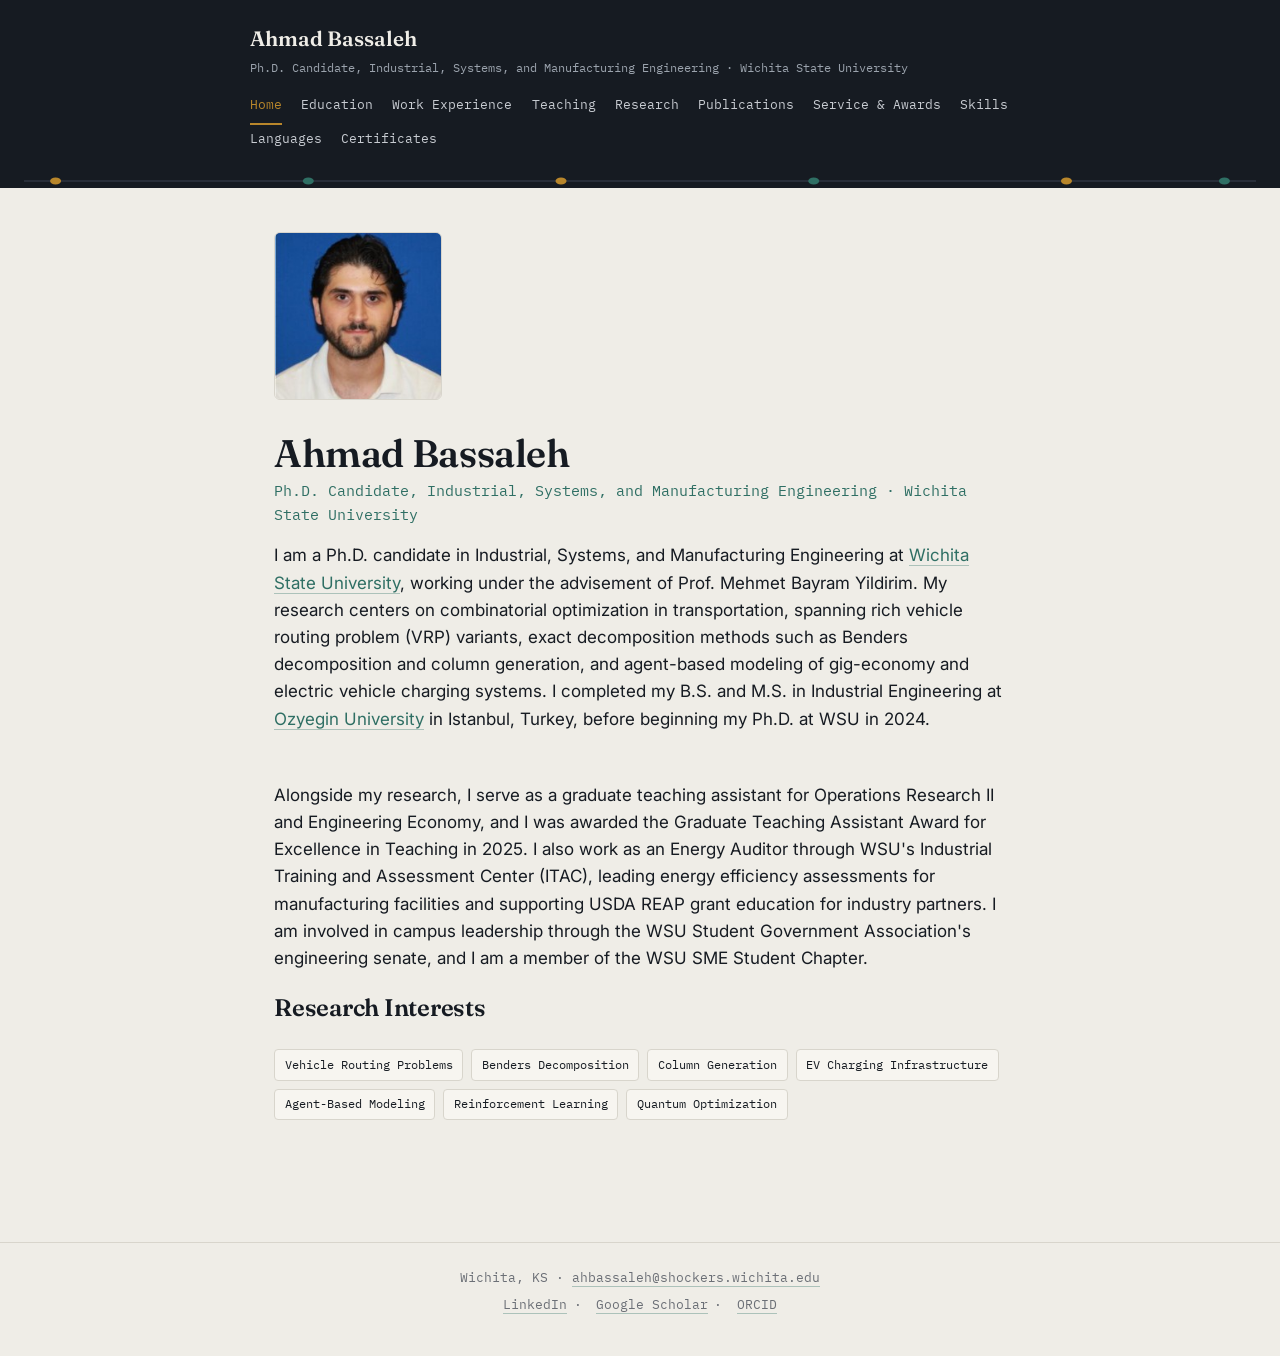
==== index.html @ 6ed289f6 "Update index.html" ====
<!doctype html>
<html lang="en">
<head>
<meta charset="utf-8">
<meta name="viewport" content="width=device-width, initial-scale=1">
<title>Home — Ahmad Bassaleh</title>
<meta name="description" content="Ahmad Bassaleh — Ph.D. Candidate in Industrial, Systems, and Manufacturing Engineering, Wichita State University.">
<link rel="preconnect" href="https://fonts.googleapis.com">
<link rel="preconnect" href="https://fonts.gstatic.com" crossorigin>
<link href="https://fonts.googleapis.com/css2?family=Fraunces:wght@500;600;700&family=Inter:wght@400;500;600&family=IBM+Plex+Mono:wght@400;500&display=swap" rel="stylesheet">
<link rel="stylesheet" href="styles.css">
</head>
<body>
<header class="site-header">
  <div class="header-inner">
    <div class="site-title-row">
      <p class="site-title"><a href="index.html">Ahmad Bassaleh</a></p>
    </div>
    <p class="site-subtitle">Ph.D. Candidate, Industrial, Systems, and Manufacturing Engineering &middot; Wichita State University</p>
    <nav class="site-nav">
      <a href="index.html" class="active">Home</a>
<a href="education.html">Education</a>
<a href="work-experience.html">Work Experience</a>
<a href="teaching.html">Teaching</a>
<a href="research.html">Research</a>
<a href="publications.html">Publications</a>
<a href="service-awards.html">Service & Awards</a>
<a href="skills.html">Skills</a>
<a href="languages.html">Languages</a>
<a href="certificates.html">Certificates</a>

    </nav>
  </div>
  <svg class="route-line" viewBox="0 0 780 14" preserveAspectRatio="none" xmlns="http://www.w3.org/2000/svg" role="presentation" aria-hidden="true">
  <line x1="0" y1="7" x2="780" y2="7" stroke="#3A4250" stroke-width="1"/>
  <circle cx="20" cy="7" r="3.5" fill="#B8862B"/>
  <circle cx="180" cy="7" r="3.5" fill="#2F6F64"/>
  <circle cx="340" cy="7" r="3.5" fill="#B8862B"/>
  <circle cx="500" cy="7" r="3.5" fill="#2F6F64"/>
  <circle cx="660" cy="7" r="3.5" fill="#B8862B"/>
  <circle cx="760" cy="7" r="3.5" fill="#2F6F64"/>
</svg>
</header>
<main>

<div class="hero">
  <img class="hero-photo" src="profile.jpg" alt="Photo of Ahmad Bassaleh">
  <div class="hero-text">
    <h1>Ahmad Bassaleh</h1>
    <p class="hero-role">Ph.D. Candidate, Industrial, Systems, and Manufacturing Engineering &middot; Wichita State University</p>
    <p>I am a Ph.D. candidate in Industrial, Systems, and Manufacturing Engineering at <a href="https://www.wichita.edu/">Wichita State University</a>, working under the advisement of Prof. Mehmet Bayram Yildirim. My research centers on combinatorial optimization in transportation, spanning rich vehicle routing problem (VRP) variants, exact decomposition methods such as Benders decomposition and column generation, and agent-based modeling of gig-economy and electric vehicle charging systems. I completed my B.S. and M.S. in Industrial Engineering at <a href="https://www.ozyegin.edu.tr/en">Ozyegin University</a> in Istanbul, Turkey, before beginning my Ph.D. at WSU in 2024.</p>
  </div>
</div>

<p>Alongside my research, I serve as a graduate teaching assistant for Operations Research II and Engineering Economy, and I was awarded the Graduate Teaching Assistant Award for Excellence in Teaching in 2025. I also work as an Energy Auditor through WSU's Industrial Training and Assessment Center (ITAC), leading energy efficiency assessments for manufacturing facilities and supporting USDA REAP grant education for industry partners. I am involved in campus leadership through the WSU Student Government Association's engineering senate, and I am a member of the WSU SME Student Chapter.</p>

<section>
  <h2>Research Interests</h2>
  <div class="tag-row">
    <span class="tag">Vehicle Routing Problems</span>
    <span class="tag">Benders Decomposition</span>
    <span class="tag">Column Generation</span>
    <span class="tag">EV Charging Infrastructure</span>
    <span class="tag">Agent-Based Modeling</span>
    <span class="tag">Reinforcement Learning</span>
    <span class="tag">Quantum Optimization</span>
  </div>
</section>

</main>
<footer class="site-footer">
  <div>Wichita, KS &middot; <a href="mailto:ahbassaleh@shockers.wichita.edu">ahbassaleh@shockers.wichita.edu</a></div>
  <div class="footer-links">
    <a href="https://www.linkedin.com/in/ahmad-bassaleh/">LinkedIn</a><span class="divider">&middot;</span>
    <a href="https://scholar.google.com/citations?user=FCv26XEAAAAJ&hl=en">Google Scholar</a><span class="divider">&middot;</span>
    <a href="https://orcid.org/0009-0000-7100-8614">ORCID</a>
  </div>
</footer>
</body>
</html>
---- styles.css ----
/* ============================================================
   Ahmad Bassaleh — personal site
   Design tokens
   ============================================================ */
:root {
  --ink: #161B22;
  --paper: #EFEDE7;
  --paper-raised: #F7F5F0;
  --muted: #6B6F76;
  --amber: #B8862B;
  --teal: #2F6F64;
  --line: #D8D5CC;
  --max-width: 780px;

  --font-display: "Fraunces", Georgia, "Times New Roman", serif;
  --font-body: "Inter", -apple-system, BlinkMacSystemFont, "Segoe UI", sans-serif;
  --font-mono: "IBM Plex Mono", "SF Mono", Consolas, monospace;
}

* { box-sizing: border-box; }

html { scroll-behavior: smooth; }

body {
  margin: 0;
  background: var(--paper);
  color: var(--ink);
  font-family: var(--font-body);
  font-size: 17px;
  line-height: 1.6;
  -webkit-font-smoothing: antialiased;
}

a {
  color: var(--teal);
  text-decoration: none;
  border-bottom: 1px solid rgba(47, 111, 100, 0.35);
  transition: border-color 0.15s ease, color 0.15s ease;
}
a:hover, a:focus-visible {
  color: var(--amber);
  border-color: var(--amber);
}
a:focus-visible { outline: 2px solid var(--amber); outline-offset: 2px; border-radius: 2px; }

h1, h2, h3 {
  font-family: var(--font-display);
  font-weight: 600;
  letter-spacing: -0.01em;
  color: var(--ink);
  margin-top: 0;
}

h1 { font-size: 2.4rem; line-height: 1.1; }
h2 { font-size: 1.5rem; margin-bottom: 0.9em; }
h3 { font-size: 1.15rem; margin-bottom: 0.3em; }

p { margin: 0 0 1em; }

ul { padding-left: 1.2em; }
li { margin-bottom: 0.5em; }

.eyebrow {
  font-family: var(--font-mono);
  font-size: 0.75rem;
  letter-spacing: 0.08em;
  text-transform: uppercase;
  color: var(--muted);
}

/* ---------- Header / Nav ---------- */
header.site-header {
  background: var(--ink);
  color: var(--paper);
  padding: 1.4rem 1.5rem 0;
}

.header-inner {
  max-width: var(--max-width);
  margin: 0 auto;
}

.site-title-row {
  display: flex;
  justify-content: space-between;
  align-items: baseline;
  flex-wrap: wrap;
  gap: 0.5rem;
}

.site-title {
  font-family: var(--font-display);
  font-size: 1.3rem;
  font-weight: 600;
  color: var(--paper);
  margin: 0;
}
.site-title a { color: var(--paper); border-bottom: none; }
.site-title a:hover { color: var(--amber); }

.site-subtitle {
  font-family: var(--font-mono);
  font-size: 0.78rem;
  color: #9BA3AD;
  margin: 0.15rem 0 1rem;
}

nav.site-nav {
  display: flex;
  flex-wrap: wrap;
  gap: 0.2rem 1.2rem;
  font-family: var(--font-mono);
  font-size: 0.82rem;
  padding-bottom: 0.9rem;
}

nav.site-nav a {
  color: #C7CBD1;
  border-bottom: 2px solid transparent;
  padding-bottom: 0.5rem;
  white-space: nowrap;
}
nav.site-nav a:hover { color: var(--amber); border-color: var(--amber); }
nav.site-nav a.active { color: var(--amber); border-color: var(--amber); }

/* ---------- Route-line signature divider ---------- */
.route-line {
  display: block;
  width: 100%;
  height: 14px;
}

/* ---------- Main content ---------- */
main {
  max-width: var(--max-width);
  margin: 0 auto;
  padding: 2.8rem 1.5rem 5rem;
}

.page-title {
  margin-bottom: 1.6rem;
}

/* ---------- Home hero ---------- */
.hero {
  display: flex;
  gap: 2rem;
  align-items: flex-start;
  margin-bottom: 2rem;
  flex-wrap: wrap;
}

.hero-photo {
  width: 168px;
  height: 168px;
  border-radius: 6px;
  object-fit: cover;
  flex-shrink: 0;
  border: 1px solid var(--line);
}

.hero-text h1 { margin-bottom: 0.2rem; }
.hero-role {
  font-family: var(--font-mono);
  font-size: 0.95rem;
  color: var(--teal);
  margin-bottom: 1rem;
}

/* ---------- Sections ---------- */
section { margin-bottom: 2.6rem; }

.entry {
  border-left: 2px solid var(--line);
  padding-left: 1.1rem;
  margin-bottom: 1.6rem;
}
.entry:last-child { margin-bottom: 0; }

.entry-title { font-weight: 600; margin-bottom: 0.1rem; }
.entry-meta {
  font-family: var(--font-mono);
  font-size: 0.78rem;
  color: var(--muted);
  margin-bottom: 0.5rem;
  display: block;
}

.tag-row {
  display: flex;
  flex-wrap: wrap;
  gap: 0.5rem;
}
.tag {
  font-family: var(--font-mono);
  font-size: 0.78rem;
  background: var(--paper-raised);
  border: 1px solid var(--line);
  border-radius: 4px;
  padding: 0.3rem 0.6rem;
  color: var(--ink);
}

/* CTA button */
.btn {
  display: inline-block;
  font-family: var(--font-mono);
  font-size: 0.82rem;
  background: var(--amber);
  color: var(--ink);
  border: none;
  border-bottom: none;
  padding: 0.6rem 1.1rem;
  border-radius: 4px;
  margin-top: 0.5rem;
}
.btn:hover { background: var(--teal); color: var(--paper); }

/* ---------- Footer ---------- */
footer.site-footer {
  border-top: 1px solid var(--line);
  padding: 1.6rem 1.5rem 2.5rem;
  font-family: var(--font-mono);
  font-size: 0.8rem;
  color: var(--muted);
  text-align: center;
}
footer.site-footer a { color: var(--muted); }
footer.site-footer a:hover { color: var(--amber); }
footer.site-footer .footer-links { margin-top: 0.4rem; }
footer.site-footer .divider { margin: 0 0.4rem; }

/* ---------- Responsive ---------- */
@media (max-width: 560px) {
  h1 { font-size: 1.9rem; }
  .hero { flex-direction: column; align-items: flex-start; }
  .hero-photo { width: 128px; height: 128px; }
  nav.site-nav { gap: 0.15rem 0.9rem; font-size: 0.76rem; }
}

/* ---------- Reduced motion ---------- */
@media (prefers-reduced-motion: reduce) {
  html { scroll-behavior: auto; }
  a { transition: none; }
}
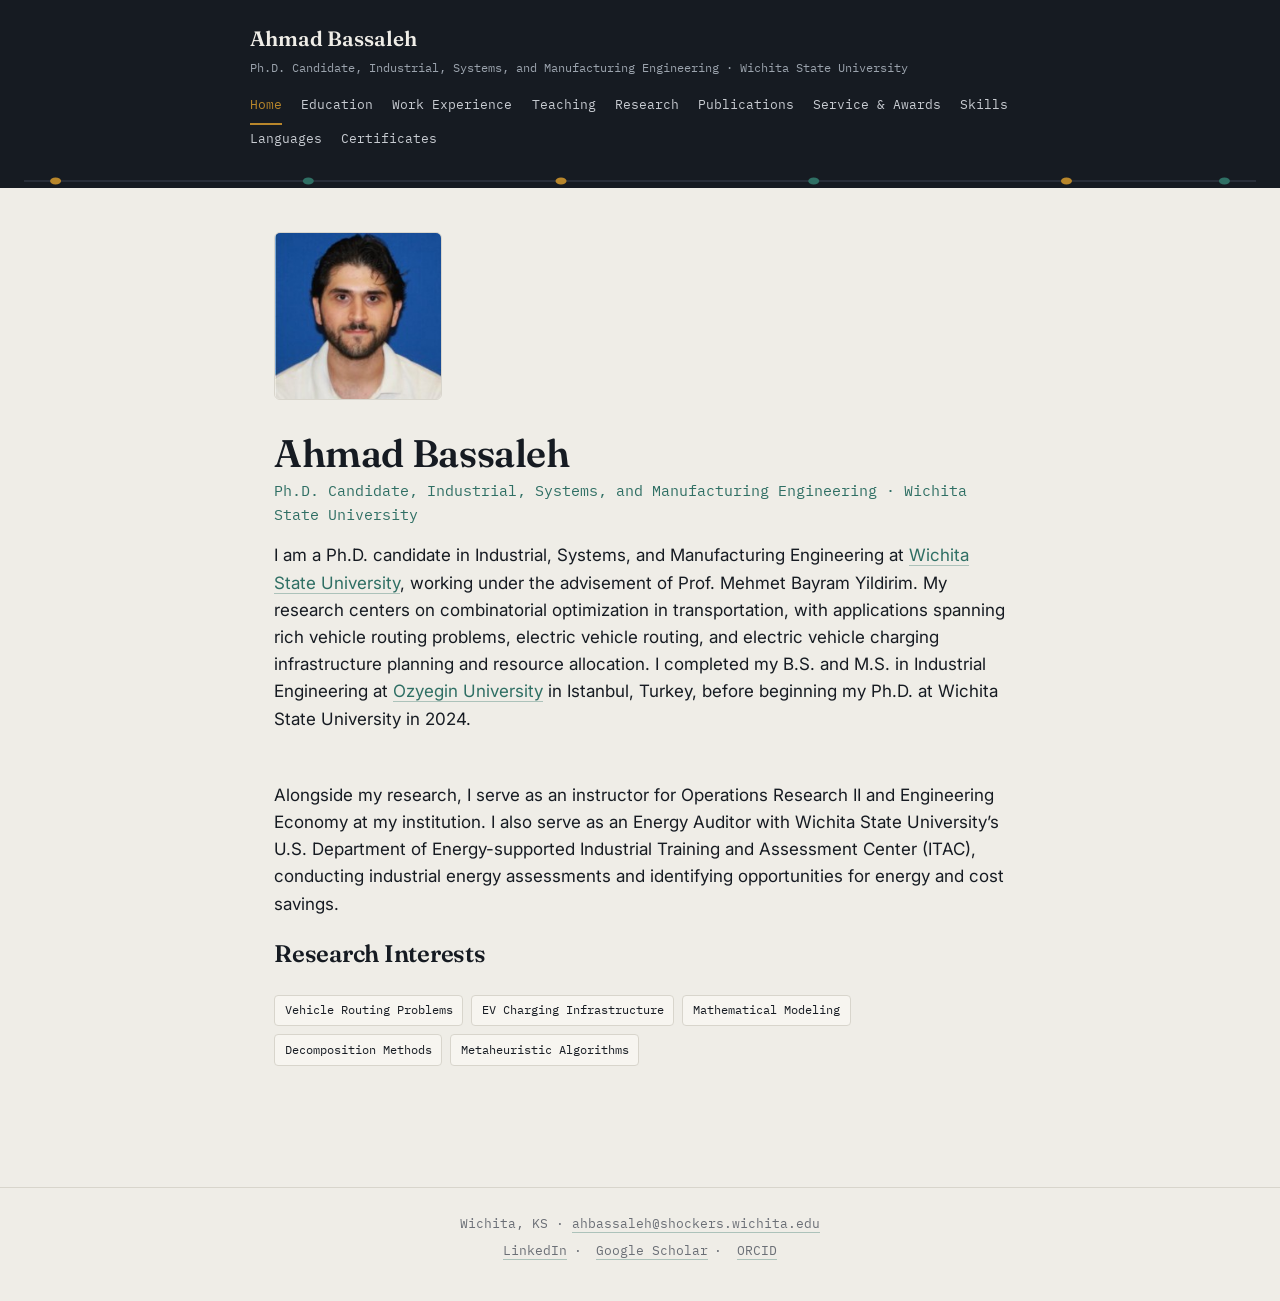
==== commit abfd0387: "Update index.html" ====
--- a/index.html
+++ b/index.html
@@ -48,22 +48,21 @@
   <div class="hero-text">
     <h1>Ahmad Bassaleh</h1>
     <p class="hero-role">Ph.D. Candidate, Industrial, Systems, and Manufacturing Engineering &middot; Wichita State University</p>
-    <p>I am a Ph.D. candidate in Industrial, Systems, and Manufacturing Engineering at <a href="https://www.wichita.edu/">Wichita State University</a>, working under the advisement of Prof. Mehmet Bayram Yildirim. My research centers on combinatorial optimization in transportation, spanning rich vehicle routing problem (VRP) variants, exact decomposition methods such as Benders decomposition and column generation, and agent-based modeling of gig-economy and electric vehicle charging systems. I completed my B.S. and M.S. in Industrial Engineering at <a href="https://www.ozyegin.edu.tr/en">Ozyegin University</a> in Istanbul, Turkey, before beginning my Ph.D. at WSU in 2024.</p>
+    <p>I am a Ph.D. candidate in Industrial, Systems, and Manufacturing Engineering at <a href="https://www.wichita.edu/">Wichita State University</a>, working under the advisement of Prof. Mehmet Bayram Yildirim. My research centers on combinatorial optimization in transportation, with applications spanning rich vehicle routing problems, electric vehicle routing, and electric vehicle charging infrastructure planning and resource allocation. I completed my B.S. and M.S. in Industrial Engineering at <a href="https://www.ozyegin.edu.tr/en">Ozyegin University</a> in Istanbul, Turkey, before beginning my Ph.D. at Wichita State University in 2024.</p>
   </div>
 </div>
 
-<p>Alongside my research, I serve as a graduate teaching assistant for Operations Research II and Engineering Economy, and I was awarded the Graduate Teaching Assistant Award for Excellence in Teaching in 2025. I also work as an Energy Auditor through WSU's Industrial Training and Assessment Center (ITAC), leading energy efficiency assessments for manufacturing facilities and supporting USDA REAP grant education for industry partners. I am involved in campus leadership through the WSU Student Government Association's engineering senate, and I am a member of the WSU SME Student Chapter.</p>
+<p>Alongside my research, I serve as an instructor for Operations Research II and Engineering Economy at my institution. I also serve as an Energy Auditor with Wichita State University’s U.S. Department of Energy-supported Industrial Training and Assessment Center (ITAC), conducting industrial energy assessments and identifying opportunities for energy and cost savings.</p>
 
 <section>
   <h2>Research Interests</h2>
   <div class="tag-row">
     <span class="tag">Vehicle Routing Problems</span>
-    <span class="tag">Benders Decomposition</span>
-    <span class="tag">Column Generation</span>
     <span class="tag">EV Charging Infrastructure</span>
-    <span class="tag">Agent-Based Modeling</span>
-    <span class="tag">Reinforcement Learning</span>
-    <span class="tag">Quantum Optimization</span>
+    <span class="tag">Mathematical Modeling</span>
+    <span class="tag">Decomposition Methods</span>
+    <span class="tag">Metaheuristic Algorithms</span>
+
   </div>
 </section>
 
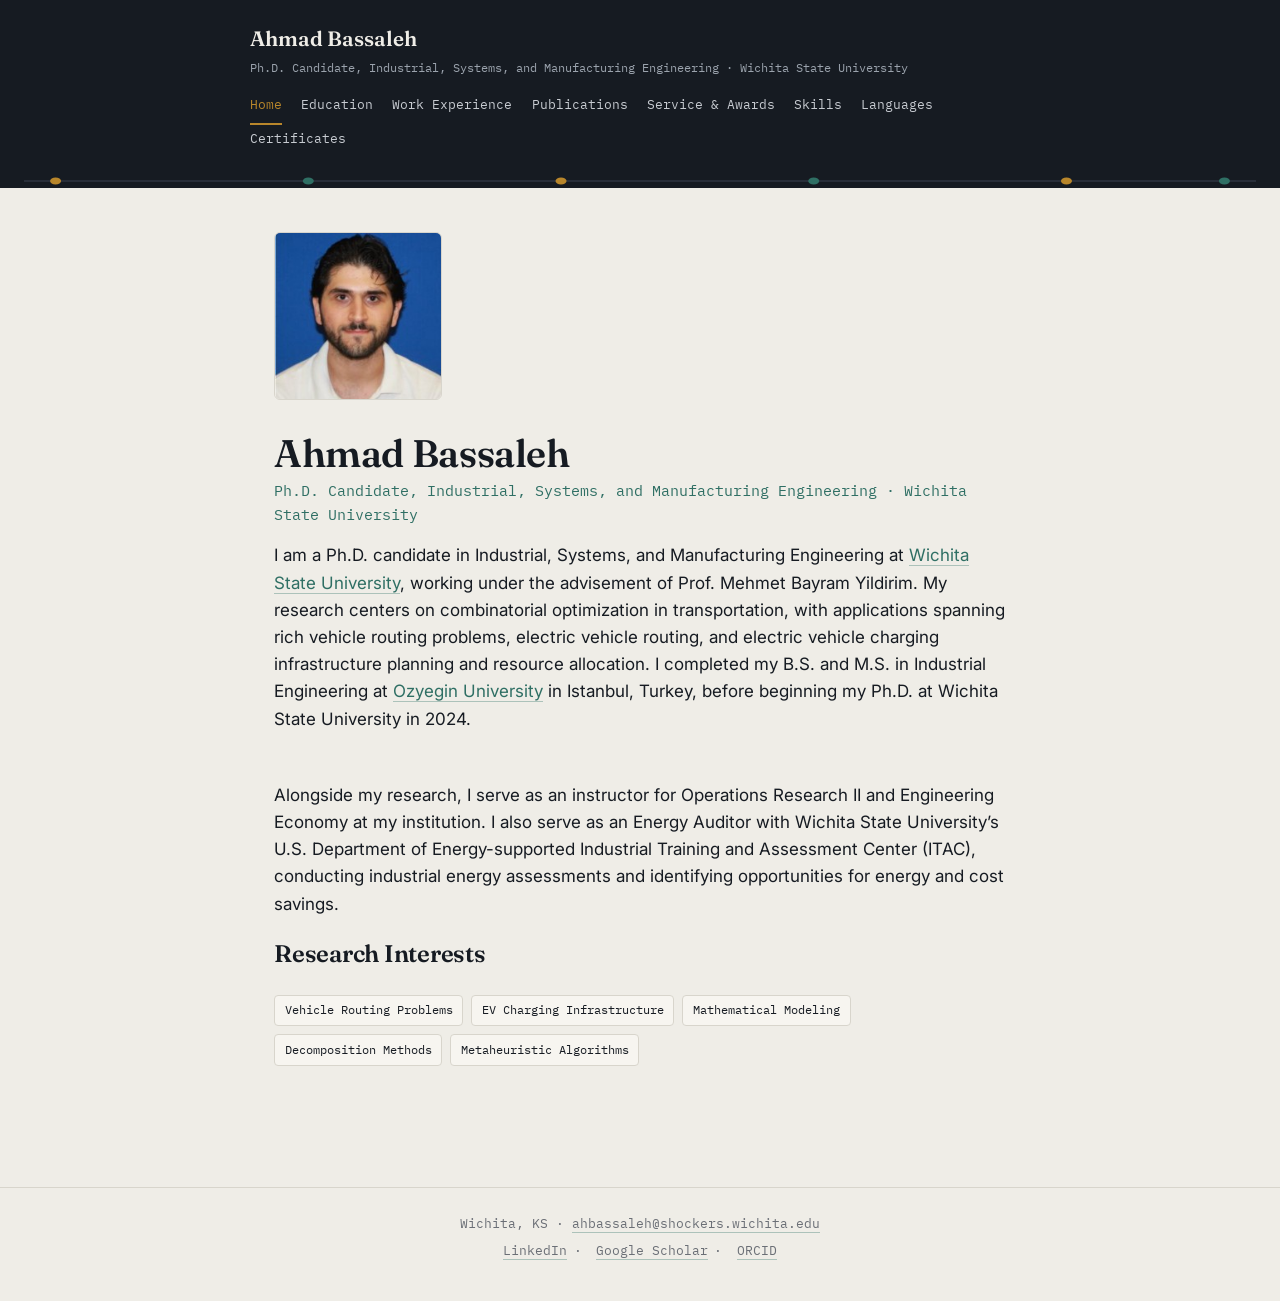
==== commit 7506721b: "Update index.html" ====
--- a/index.html
+++ b/index.html
@@ -21,8 +21,6 @@
       <a href="index.html" class="active">Home</a>
 <a href="education.html">Education</a>
 <a href="work-experience.html">Work Experience</a>
-<a href="teaching.html">Teaching</a>
-<a href="research.html">Research</a>
 <a href="publications.html">Publications</a>
 <a href="service-awards.html">Service & Awards</a>
 <a href="skills.html">Skills</a>
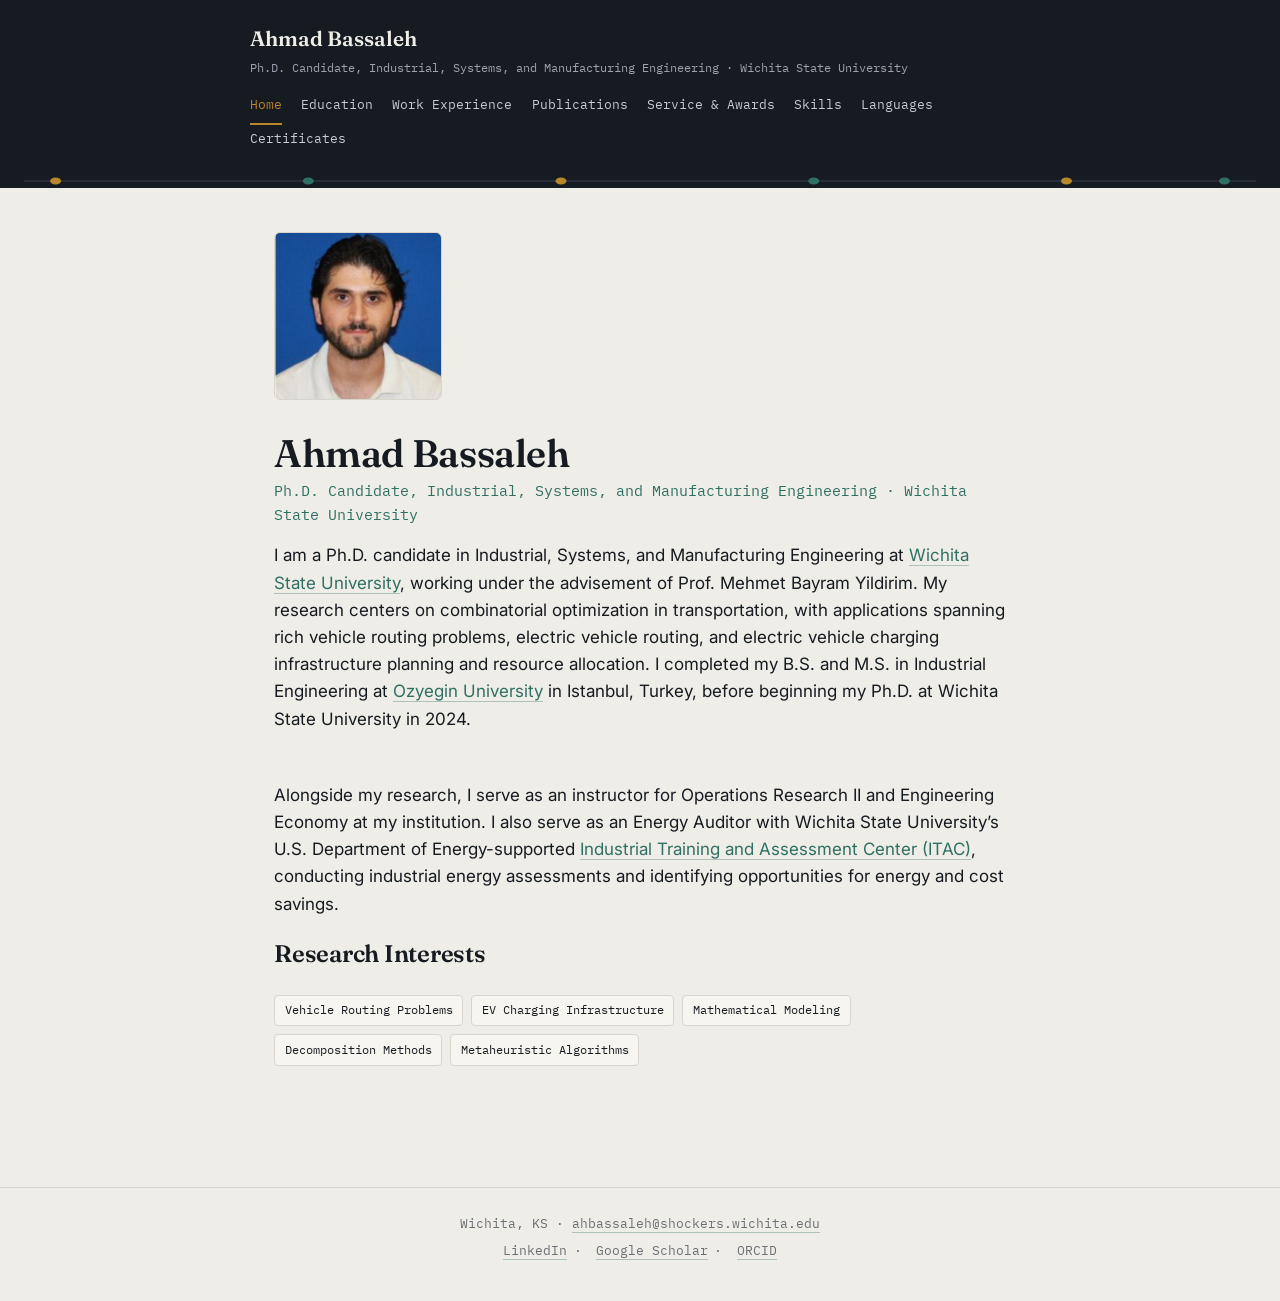
==== commit f8160418: "Update index.html" ====
--- a/index.html
+++ b/index.html
@@ -50,7 +50,7 @@
   </div>
 </div>
 
-<p>Alongside my research, I serve as an instructor for Operations Research II and Engineering Economy at my institution. I also serve as an Energy Auditor with Wichita State University’s U.S. Department of Energy-supported Industrial Training and Assessment Center (ITAC), conducting industrial energy assessments and identifying opportunities for energy and cost savings.</p>
+<p>Alongside my research, I serve as an instructor for Operations Research II and Engineering Economy at my institution. I also serve as an Energy Auditor with Wichita State University’s U.S. Department of Energy-supported <a href="https://itac.university/">Industrial Training and Assessment Center (ITAC)</a>, conducting industrial energy assessments and identifying opportunities for energy and cost savings.</p>
 
 <section>
   <h2>Research Interests</h2>
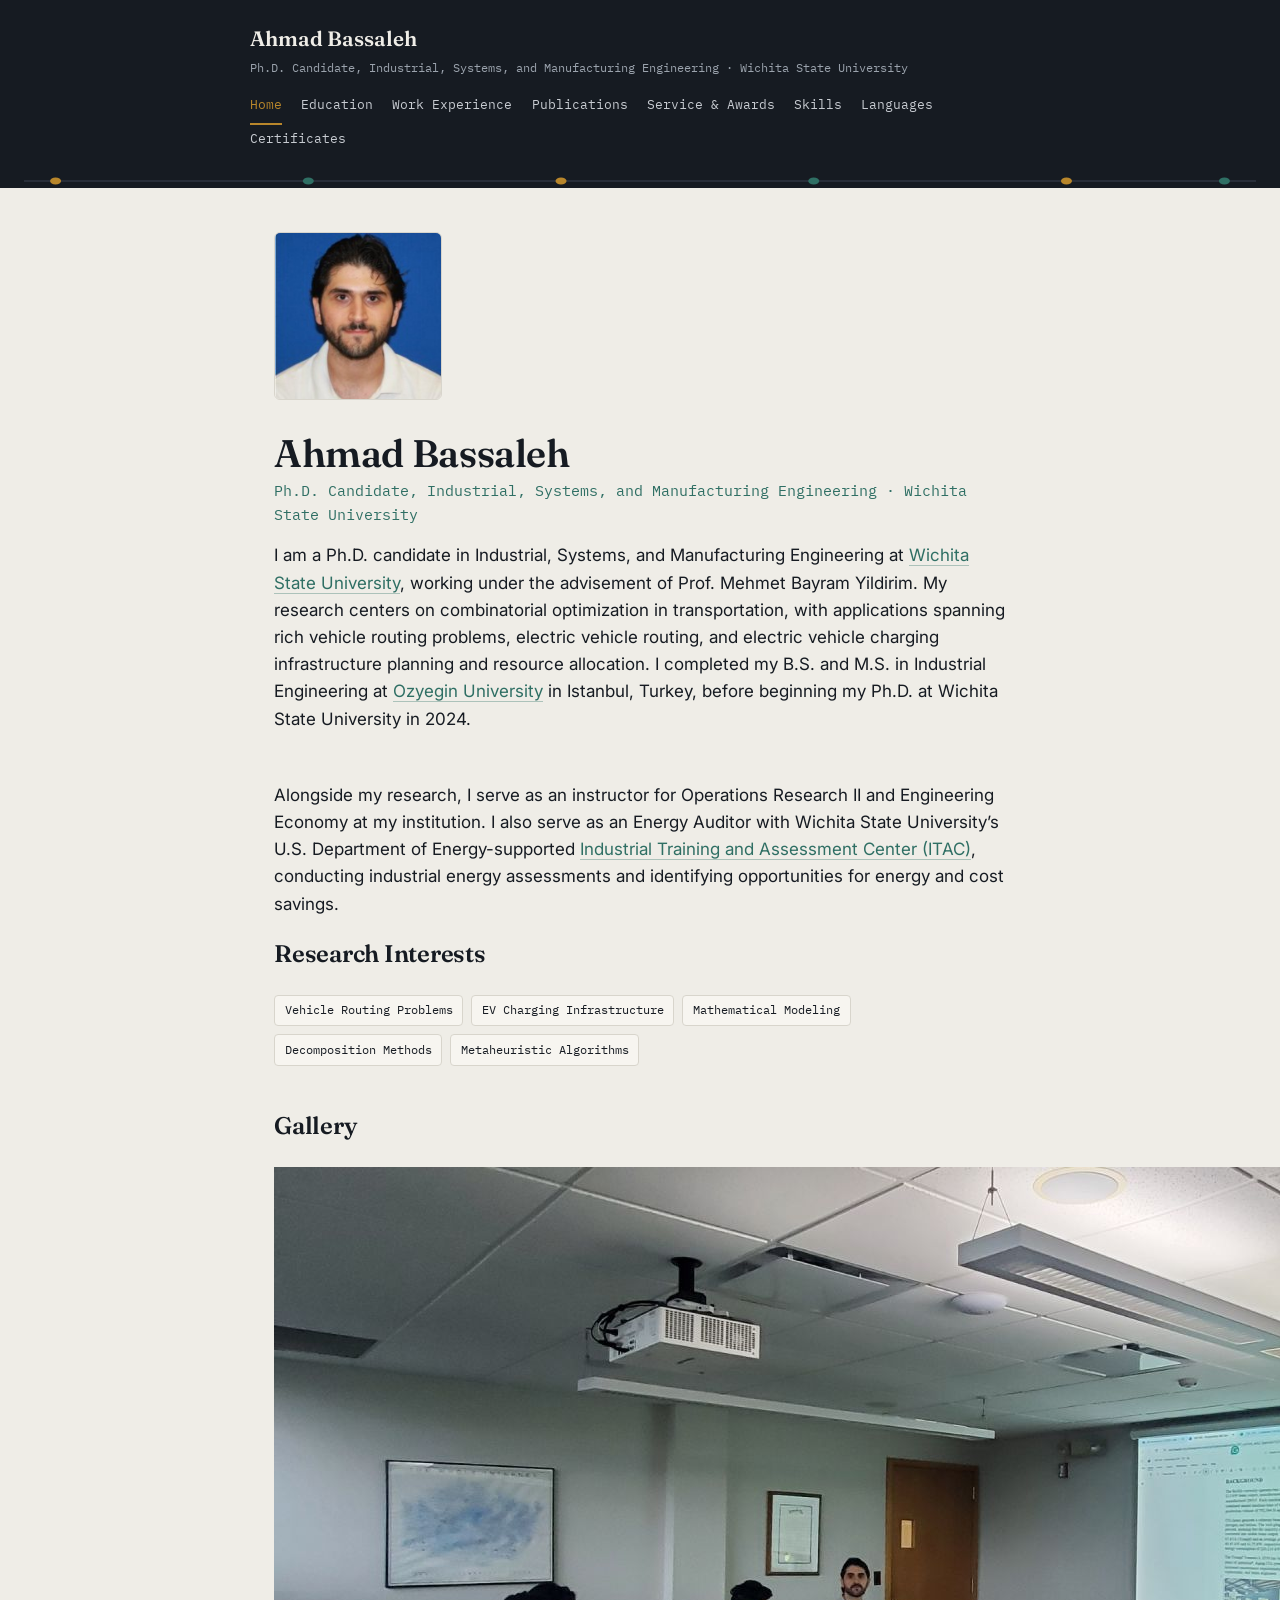
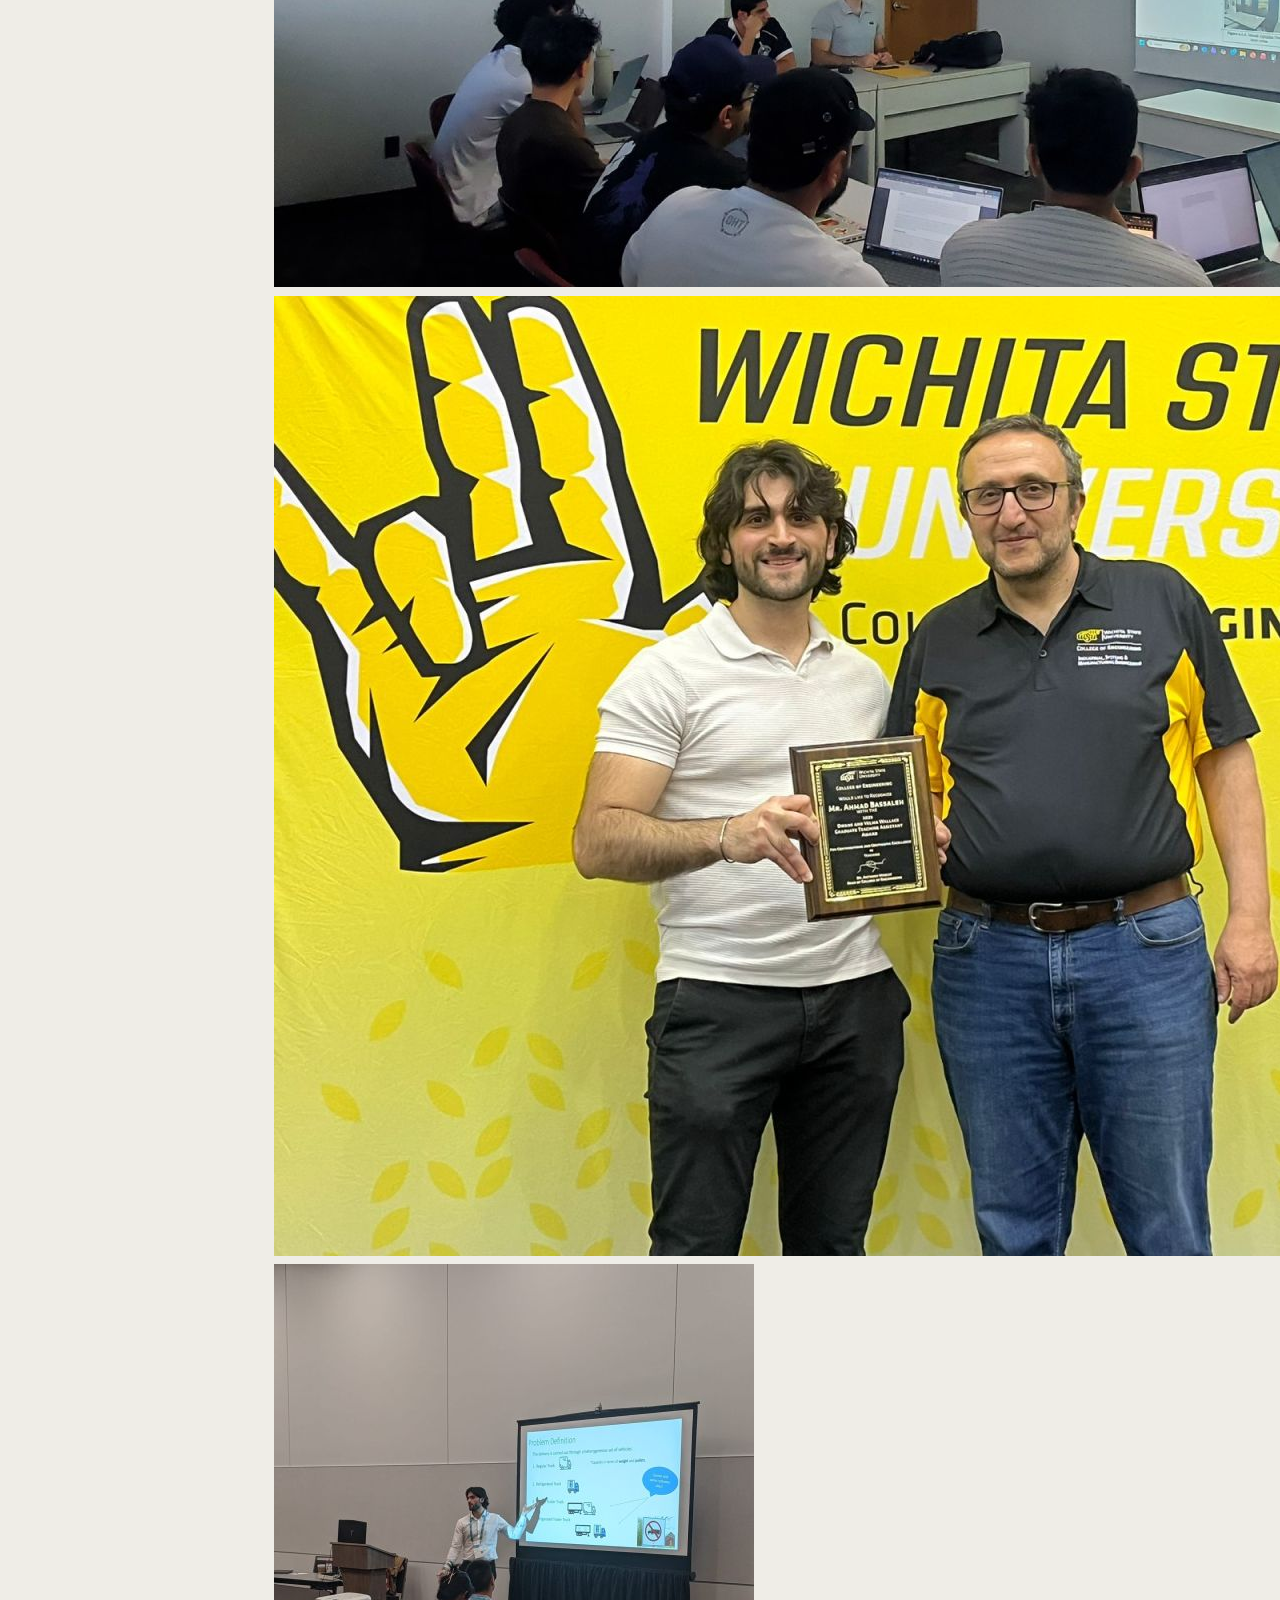
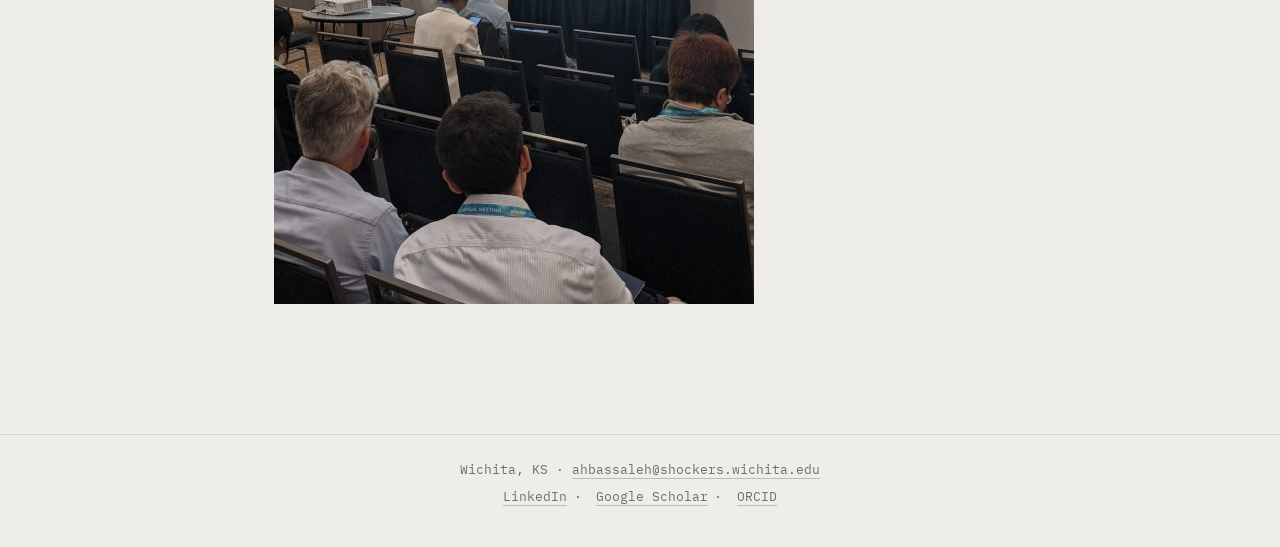
==== commit adfab74b: "Update index.html" ====
--- a/index.html
+++ b/index.html
@@ -63,7 +63,14 @@
 
   </div>
 </section>
-
+<section>
+  <h2>Gallery</h2>
+  <div class="gallery-grid">
+    <img src="image1.jpg" alt="Description of photo 1">
+    <img src="image2.jpg" alt="Description of photo 2">
+    <img src="image3.jpg" alt="Description of photo 3">
+  </div>
+</section>
 </main>
 <footer class="site-footer">
   <div>Wichita, KS &middot; <a href="mailto:ahbassaleh@shockers.wichita.edu">ahbassaleh@shockers.wichita.edu</a></div>
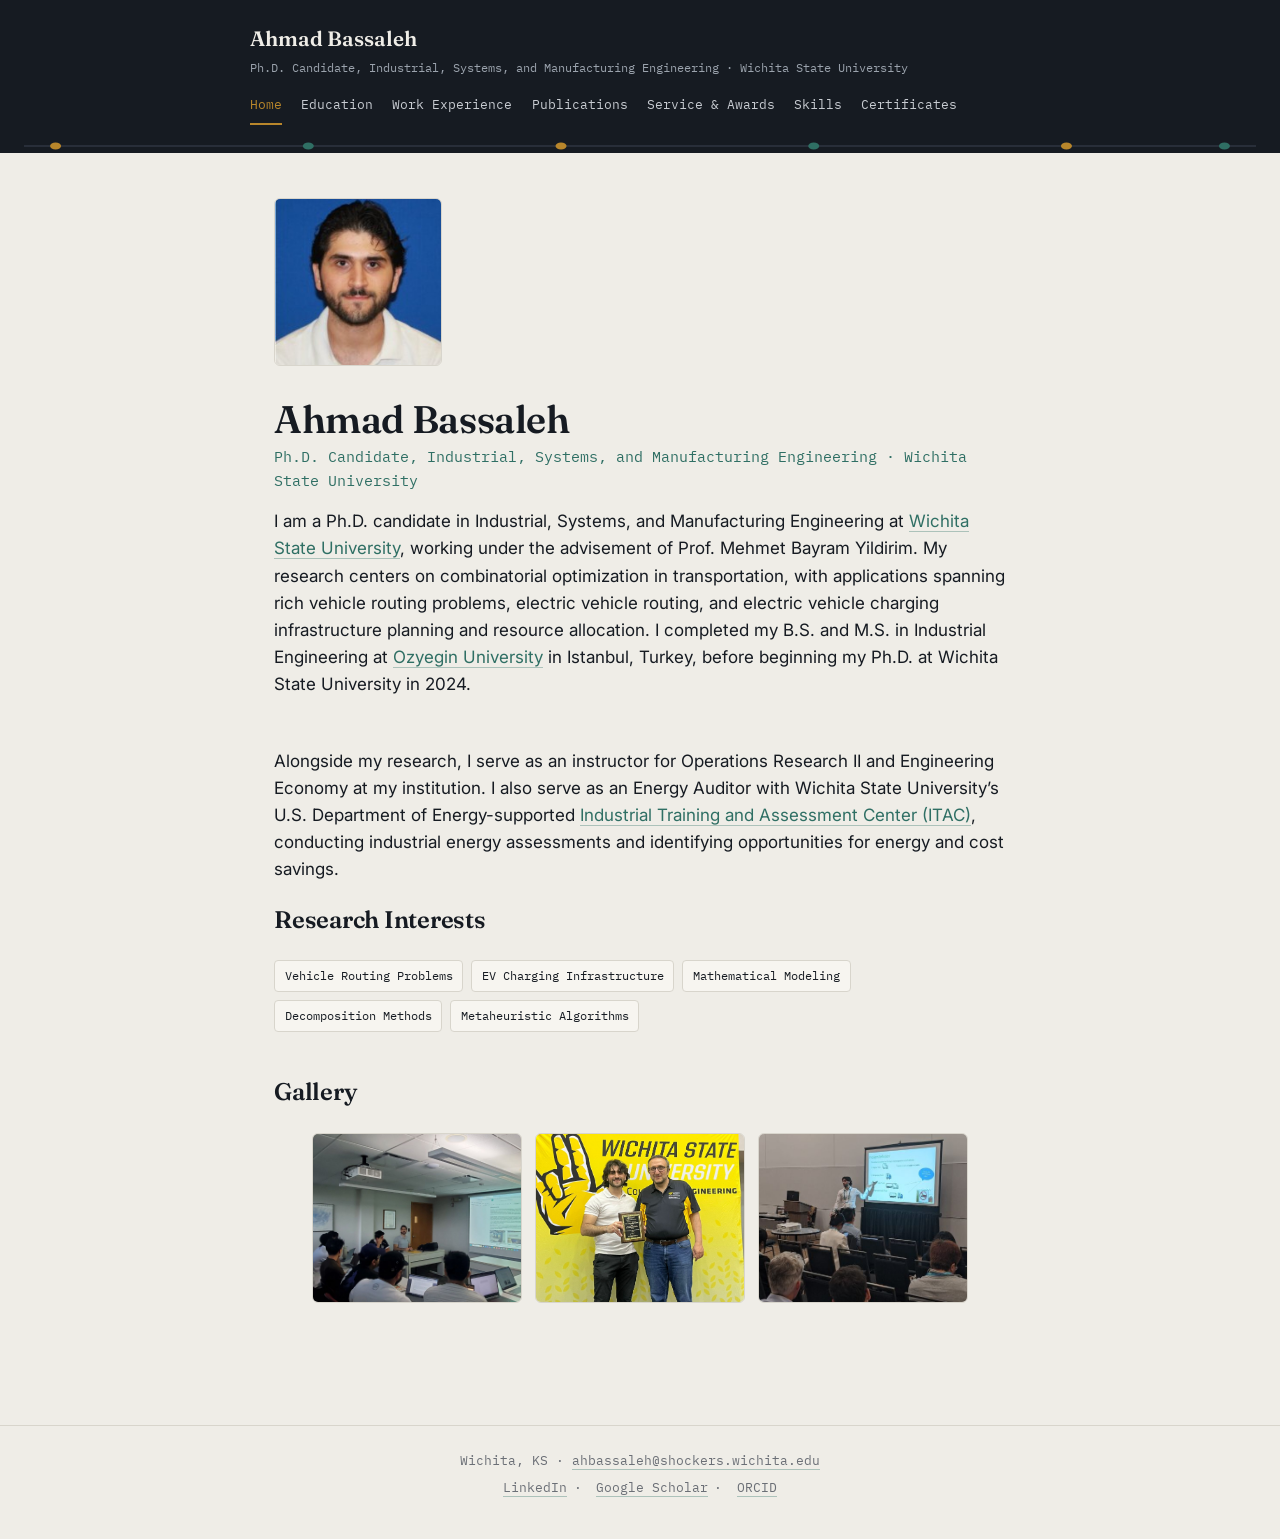
==== commit 7ea67921: "Update index.html" ====
--- a/index.html
+++ b/index.html
@@ -24,7 +24,6 @@
 <a href="publications.html">Publications</a>
 <a href="service-awards.html">Service & Awards</a>
 <a href="skills.html">Skills</a>
-<a href="languages.html">Languages</a>
 <a href="certificates.html">Certificates</a>
 
     </nav>
--- a/styles.css
+++ b/styles.css
@@ -243,3 +243,16 @@
   html { scroll-behavior: auto; }
   a { transition: none; }
 }
+.gallery-grid {
+  display: grid;
+  grid-template-columns: repeat(auto-fit, minmax(170px, 210px));
+  gap: 0.8rem;
+  justify-content: center;
+}
+.gallery-grid img {
+  width: 100%;
+  height: 170px;
+  object-fit: cover;
+  border-radius: 6px;
+  border: 1px solid var(--line);
+}
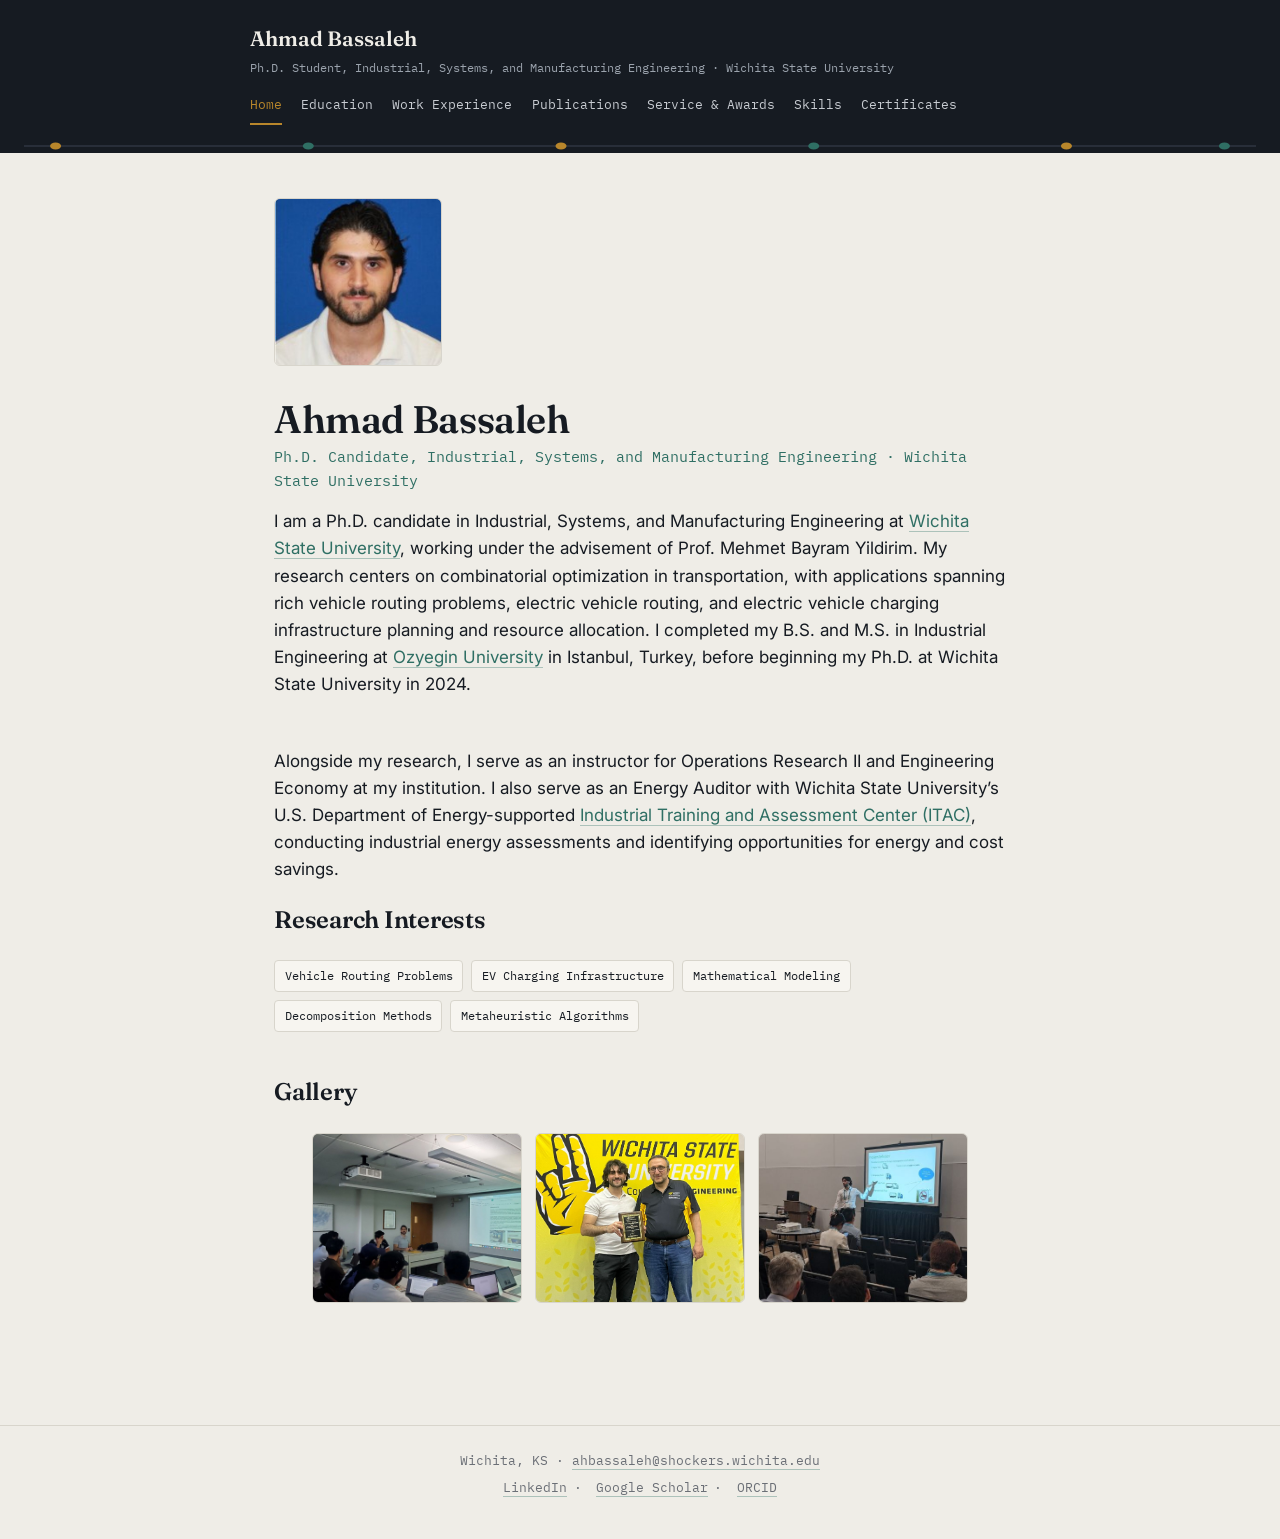
==== commit 0306e5c1: "Update index.html" ====
--- a/index.html
+++ b/index.html
@@ -4,7 +4,7 @@
 <meta charset="utf-8">
 <meta name="viewport" content="width=device-width, initial-scale=1">
 <title>Home — Ahmad Bassaleh</title>
-<meta name="description" content="Ahmad Bassaleh — Ph.D. Candidate in Industrial, Systems, and Manufacturing Engineering, Wichita State University.">
+<meta name="description" content="Ahmad Bassaleh — Ph.D. Student in Industrial, Systems, and Manufacturing Engineering, Wichita State University.">
 <link rel="preconnect" href="https://fonts.googleapis.com">
 <link rel="preconnect" href="https://fonts.gstatic.com" crossorigin>
 <link href="https://fonts.googleapis.com/css2?family=Fraunces:wght@500;600;700&family=Inter:wght@400;500;600&family=IBM+Plex+Mono:wght@400;500&display=swap" rel="stylesheet">
@@ -16,7 +16,7 @@
     <div class="site-title-row">
       <p class="site-title"><a href="index.html">Ahmad Bassaleh</a></p>
     </div>
-    <p class="site-subtitle">Ph.D. Candidate, Industrial, Systems, and Manufacturing Engineering &middot; Wichita State University</p>
+    <p class="site-subtitle">Ph.D. Student, Industrial, Systems, and Manufacturing Engineering &middot; Wichita State University</p>
     <nav class="site-nav">
       <a href="index.html" class="active">Home</a>
 <a href="education.html">Education</a>
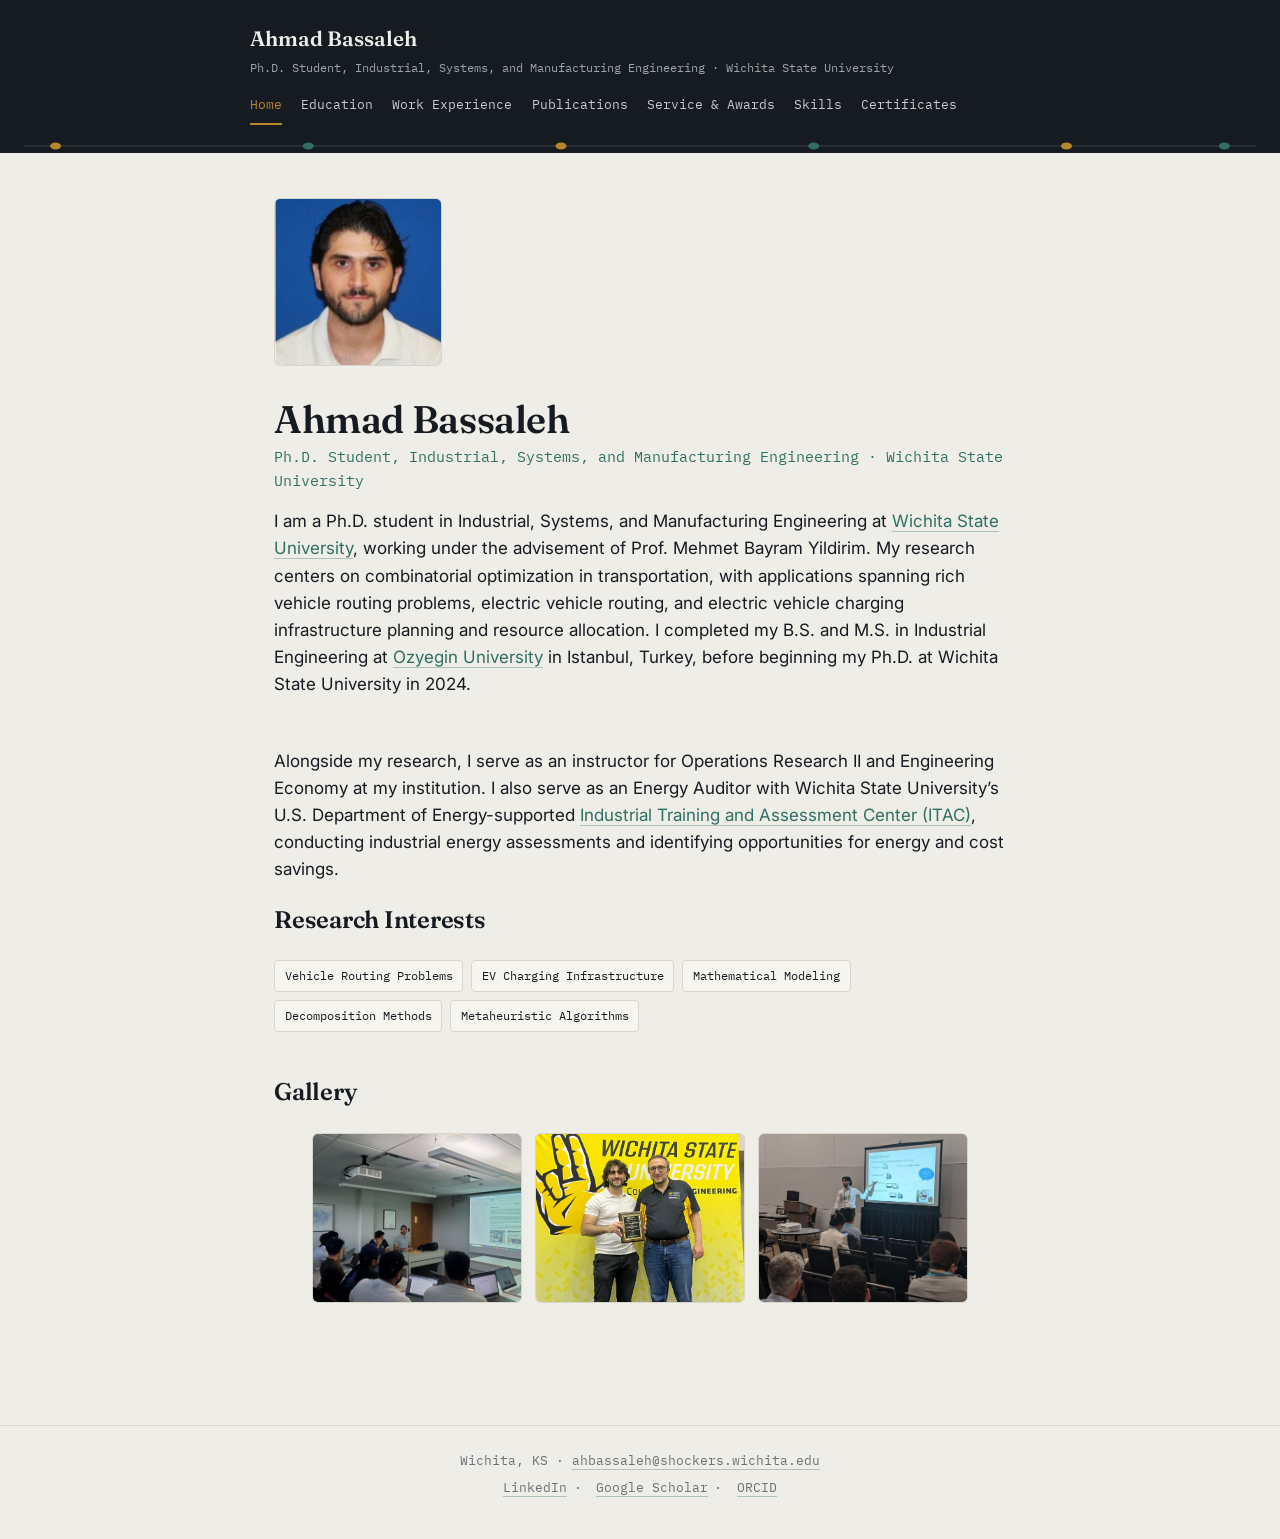
==== commit d3882a31: "Update index.html" ====
--- a/index.html
+++ b/index.html
@@ -44,8 +44,8 @@
   <img class="hero-photo" src="profile.jpg" alt="Photo of Ahmad Bassaleh">
   <div class="hero-text">
     <h1>Ahmad Bassaleh</h1>
-    <p class="hero-role">Ph.D. Candidate, Industrial, Systems, and Manufacturing Engineering &middot; Wichita State University</p>
-    <p>I am a Ph.D. candidate in Industrial, Systems, and Manufacturing Engineering at <a href="https://www.wichita.edu/">Wichita State University</a>, working under the advisement of Prof. Mehmet Bayram Yildirim. My research centers on combinatorial optimization in transportation, with applications spanning rich vehicle routing problems, electric vehicle routing, and electric vehicle charging infrastructure planning and resource allocation. I completed my B.S. and M.S. in Industrial Engineering at <a href="https://www.ozyegin.edu.tr/en">Ozyegin University</a> in Istanbul, Turkey, before beginning my Ph.D. at Wichita State University in 2024.</p>
+    <p class="hero-role">Ph.D. Student, Industrial, Systems, and Manufacturing Engineering &middot; Wichita State University</p>
+    <p>I am a Ph.D. student in Industrial, Systems, and Manufacturing Engineering at <a href="https://www.wichita.edu/">Wichita State University</a>, working under the advisement of Prof. Mehmet Bayram Yildirim. My research centers on combinatorial optimization in transportation, with applications spanning rich vehicle routing problems, electric vehicle routing, and electric vehicle charging infrastructure planning and resource allocation. I completed my B.S. and M.S. in Industrial Engineering at <a href="https://www.ozyegin.edu.tr/en">Ozyegin University</a> in Istanbul, Turkey, before beginning my Ph.D. at Wichita State University in 2024.</p>
   </div>
 </div>
 
